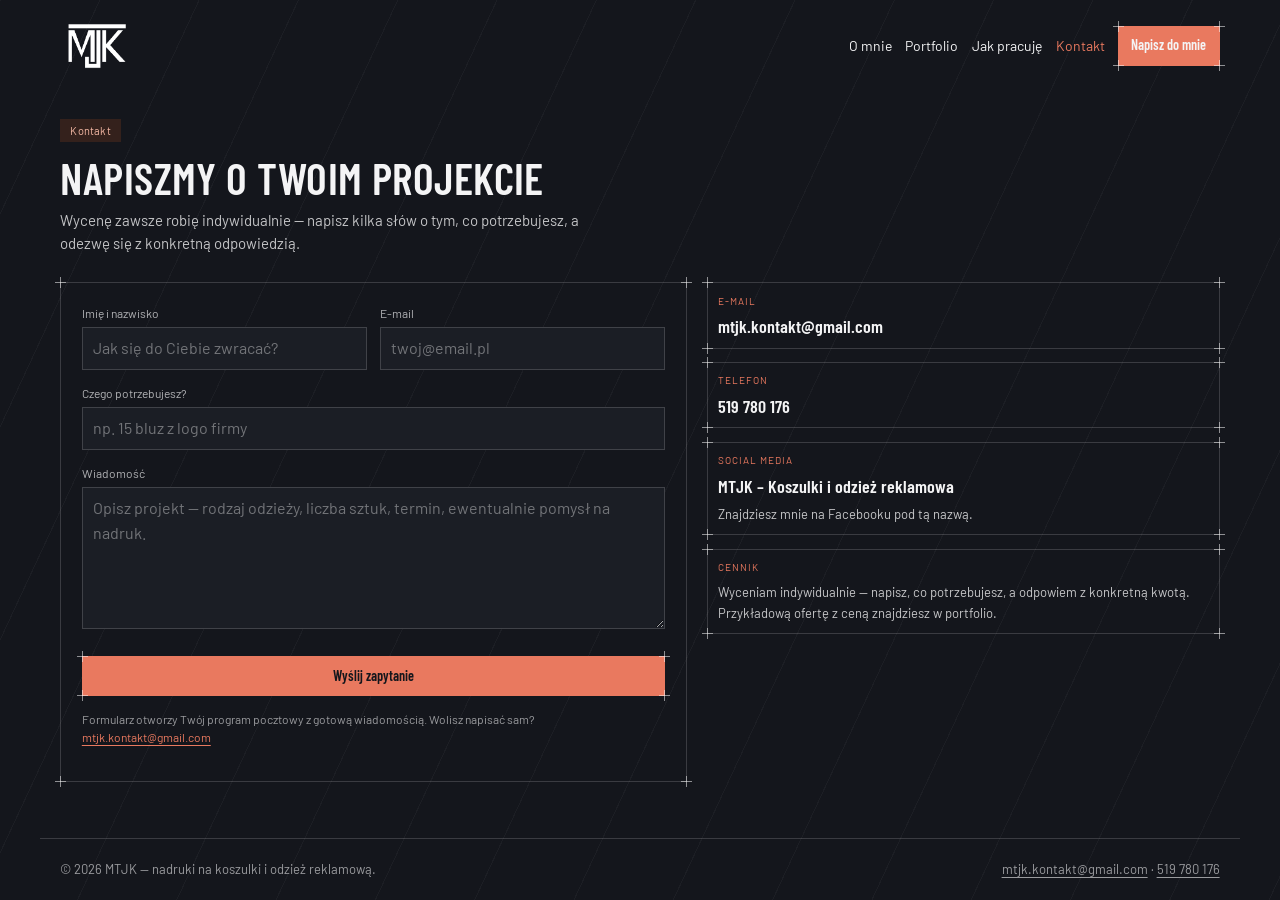
==== kontakt.html @ aa7a3f0a "Strona MTJK - implementacja projektu z Claude Design Statyczna strona (HTML/CSS/JS) przeniesiona z e" ====
<!DOCTYPE html>
<html lang="pl">
<head>
<meta charset="utf-8">
<meta name="viewport" content="width=device-width, initial-scale=1">
<title>Kontakt — zapytaj o wycenę | MTJK</title>
<meta name="description" content="Napisz do MTJK w sprawie nadruków na koszulkach i odzieży reklamowej. E-mail, telefon i formularz — wycena zawsze indywidualna, bez zobowiązań.">
<link rel="canonical" href="https://mtjk.github.io/kontakt.html">

<meta property="og:type" content="website">
<meta property="og:locale" content="pl_PL">
<meta property="og:site_name" content="MTJK">
<meta property="og:title" content="Kontakt — zapytaj o wycenę | MTJK">
<meta property="og:description" content="Napisz kilka słów o tym, czego potrzebujesz — odezwę się z konkretną wyceną.">
<meta property="og:url" content="https://mtjk.github.io/kontakt.html">
<meta property="og:image" content="https://mtjk.github.io/assets/img/og-cover.jpg">
<meta name="twitter:card" content="summary_large_image">

<link rel="icon" href="assets/img/favicon.png" type="image/png">
<link rel="apple-touch-icon" href="assets/img/favicon.png">

<link rel="preconnect" href="https://fonts.googleapis.com">
<link rel="preconnect" href="https://fonts.gstatic.com" crossorigin>
<link rel="stylesheet" href="https://fonts.googleapis.com/css2?family=Barlow:wght@400;500;700&amp;family=Barlow+Condensed:wght@400;600&amp;display=swap">
<link rel="stylesheet" href="assets/css/style.css">
<script>document.documentElement.classList.add('js');</script>
</head>
<body>

<a class="skip-link" href="#main">Przejdź do treści</a>

<header class="site-header">
  <div class="container">
    <nav class="nav" aria-label="Nawigacja główna">
      <a href="index.html" class="nav-brand">
        <img src="assets/img/logo-mjk-white.png" alt="MTJK — strona główna" width="914" height="838">
      </a>
      <button type="button" class="nav-toggle" aria-expanded="false" aria-controls="nav-links" aria-label="Otwórz menu">
        <span></span>
      </button>
      <div class="nav-links" id="nav-links">
        <a href="index.html">O mnie</a>
        <a href="portfolio.html">Portfolio</a>
        <a href="proces.html">Jak pracuję</a>
        <a href="kontakt.html" aria-current="page">Kontakt</a>
        <a class="btn btn-primary blueprint" href="kontakt.html">Napisz do mnie</a>
      </div>
    </nav>
  </div>
</header>

<main id="main">

  <section class="container section">
    <span class="tag tag-accent">Kontakt</span>
    <h1 style="margin-top: var(--space-3); font-size: clamp(30px, 5vw, 44px);">Napiszmy o Twoim projekcie</h1>
    <p class="text-muted" style="margin-top: var(--space-2);">Wycenę zawsze robię indywidualnie — napisz kilka słów o tym, co potrzebujesz, a odezwę się z konkretną odpowiedzią.</p>
  </section>

  <section class="container section" style="padding-top: 0;">
    <div class="grid contact-grid">

      <!-- Formularz. Strona jest statyczna, więc nie ma serwera przyjmującego
           dane — skrypt składa wiadomość i otwiera ją w programie pocztowym.
           Adres, na który idzie wiadomość, siedzi w data-mailto poniżej. -->
      <form class="card form blueprint" id="contact-form" data-mailto="mtjk.kontakt@gmail.com"
            action="mailto:mtjk.kontakt@gmail.com" method="post" enctype="text/plain">
        <div class="form-row">
          <div class="field">
            <label for="k-name">Imię i nazwisko</label>
            <input class="input" id="k-name" name="imie" autocomplete="name" required placeholder="Jak się do Ciebie zwracać?">
          </div>
          <div class="field">
            <label for="k-email">E-mail</label>
            <input class="input" id="k-email" name="email" type="email" autocomplete="email" required placeholder="twoj@email.pl">
          </div>
        </div>
        <div class="field">
          <label for="k-topic">Czego potrzebujesz?</label>
          <input class="input" id="k-topic" name="temat" placeholder="np. 15 bluz z logo firmy">
        </div>
        <div class="field">
          <label for="k-msg">Wiadomość</label>
          <textarea class="input" id="k-msg" name="wiadomosc" rows="5" required placeholder="Opisz projekt — rodzaj odzieży, liczba sztuk, termin, ewentualnie pomysł na nadruk."></textarea>
        </div>
        <button type="submit" class="btn btn-primary btn-block blueprint">Wyślij zapytanie</button>
        <p class="form-note">Formularz otworzy Twój program pocztowy z gotową wiadomością. Wolisz napisać sam? <a href="mailto:mtjk.kontakt@gmail.com">mtjk.kontakt@gmail.com</a></p>
        <p class="form-note" id="form-status" role="status" aria-live="polite"></p>
      </form>

      <div class="contact-list">
        <div class="card blueprint">
          <div class="card-kicker">E-mail</div>
          <div class="card-title" style="font-size: 18px;"><a href="mailto:mtjk.kontakt@gmail.com">mtjk.kontakt@gmail.com</a></div>
        </div>
        <div class="card blueprint">
          <div class="card-kicker">Telefon</div>
          <div class="card-title" style="font-size: 18px;"><a href="tel:+48519780176">519 780 176</a></div>
        </div>
        <div class="card blueprint">
          <div class="card-kicker">Social media</div>
          <div class="card-title" style="font-size: 18px;">MTJK – Koszulki i odzież reklamowa</div>
          <p class="card-body">Znajdziesz mnie na Facebooku pod tą nazwą.</p>
        </div>
        <div class="card blueprint">
          <div class="card-kicker">Cennik</div>
          <p class="card-body">Wyceniam indywidualnie — napisz, co potrzebujesz, a odpowiem z konkretną kwotą. Przykładową ofertę z ceną znajdziesz <a href="portfolio.html#cennik">w portfolio</a>.</p>
        </div>
      </div>

    </div>
  </section>

</main>

<footer class="container site-footer">
  <span>© 2026 MTJK — nadruki na koszulki i odzież reklamową.</span>
  <span><a href="mailto:mtjk.kontakt@gmail.com">mtjk.kontakt@gmail.com</a> · <a href="tel:+48519780176">519 780 176</a></span>
</footer>

<script src="assets/js/site.js" defer></script>
</body>
</html>
---- assets/css/style.css ----
/* ==========================================================================
   MTJK — arkusz stylów strony
   Wygląd przeniesiony 1:1 z projektu w Claude Design (design system "Industry",
   wariant ciemny). Czysty CSS, bez frameworków i bez kroku budowania.
   ========================================================================== */

/* --------------------------------------------------------------------------
   1. Tokeny (kolory, typografia, odstępy)
   -------------------------------------------------------------------------- */
:root {
  /* Paleta ciemna */
  --color-bg: #14161c;
  --color-surface: #1b1e25;
  --color-text: #f4f4f5;
  --color-divider: rgba(255, 255, 255, 0.16);

  --color-accent: #e9795f;
  --color-accent-100: #34211c;
  --color-accent-600: #d5674c;
  --color-accent-700: #b5543d;
  --color-accent-800: #f4b8a4;
  --color-accent-900: #5c2c1e;

  --color-accent-2: #5980a6;
  --color-accent-2-100: #1c2b35;
  --color-accent-2-600: #4a729c;
  --color-accent-2-700: #3a5c80;
  --color-accent-2-800: #9cc4e6;
  --color-accent-2-900: #233a4d;

  --color-neutral-100: #24262c;
  --color-neutral-800: #d8d8da;

  /* Typografia */
  --font-heading: "Barlow Condensed", "Arial Narrow", system-ui, sans-serif;
  --font-heading-weight: 600;
  --font-body: "Barlow", system-ui, -apple-system, "Segoe UI", sans-serif;

  /* Odstępy */
  --space-1: 3.4px;
  --space-2: 6.8px;
  --space-3: 10.2px;
  --space-4: 13.6px;
  --space-6: 20.4px;
  --space-8: 27.2px;

  --radius-md: 4px;

  /* Szerokość treści */
  --content-width: 1200px;

  /* Znacznik narożnika ("blueprint") — krzyżyk 11x11 px */
  --corner-mark: url("data:image/svg+xml,%3Csvg xmlns='http://www.w3.org/2000/svg' width='11' height='11'%3E%3Cpath d='M5.5 0v11M0 5.5h11' stroke='%23f4f4f5' stroke-opacity='.55' stroke-width='1'/%3E%3C/svg%3E");
}

/* --------------------------------------------------------------------------
   2. Reset i podstawy
   -------------------------------------------------------------------------- */
*,
*::before,
*::after {
  box-sizing: border-box;
}

html {
  scroll-behavior: smooth;
}

body {
  margin: 0;
  /* Stopka trzyma się dołu ekranu także na krótkich stronach */
  min-height: 100vh;
  display: flex;
  flex-direction: column;
  font-family: var(--font-body);
  font-size: 15px;
  line-height: 1.55;
  font-weight: 400;
  color: var(--color-text);
  background-color: var(--color-bg);
  /* Ukośne prowadnice w tle — element charakterystyczny projektu */
  background-image: repeating-linear-gradient(
    115deg,
    rgba(255, 255, 255, 0.035) 0px,
    rgba(255, 255, 255, 0.035) 1px,
    transparent 1px,
    transparent 90px
  );
  background-attachment: fixed;
  -webkit-text-size-adjust: 100%;
}

h1, h2, h3, h4, h5, h6 {
  font-family: var(--font-heading);
  font-weight: var(--font-heading-weight);
  line-height: 1.12;
  letter-spacing: -0.015em;
  margin: 0 0 var(--space-2);
  text-transform: uppercase;
}

h1 { font-size: clamp(32px, 6vw, 56px); letter-spacing: 0.01em; }
h2 { font-size: clamp(24px, 4vw, 32px); }
h3 { font-size: 25px; }
h4 { font-size: 20px; }

p { margin: 0 0 var(--space-3); }
p:last-child { margin-bottom: 0; }

a { color: var(--color-accent); text-underline-offset: 3px; }

img {
  display: block;
  max-width: 100%;
}

.lead {
  font-size: 17px;
  max-width: 52ch;
  color: color-mix(in srgb, var(--color-text) 78%, transparent);
}

.text-muted {
  color: color-mix(in srgb, var(--color-text) 78%, transparent);
  max-width: 65ch;
}

:focus { outline: none; }
:focus-visible {
  outline: 2px solid var(--color-accent);
  outline-offset: 2px;
}
::selection { background: color-mix(in srgb, var(--color-accent) 30%, transparent); }

@media (prefers-reduced-motion: reduce) {
  html { scroll-behavior: auto; }
  *, *::before, *::after {
    animation-duration: 0.01ms !important;
    transition-duration: 0.01ms !important;
  }
}

/* Link "przejdź do treści" — widoczny dopiero po tabulacji */
.skip-link {
  position: absolute;
  left: -9999px;
  top: 0;
  z-index: 100;
  padding: var(--space-2) var(--space-4);
  background: var(--color-accent);
  color: var(--color-bg);
  font-family: var(--font-heading);
  text-decoration: none;
}
.skip-link:focus {
  left: var(--space-4);
  top: var(--space-4);
}

/* --------------------------------------------------------------------------
   3. Ramka "blueprint" — znaczniki pasowania w narożnikach
   -------------------------------------------------------------------------- */
.blueprint {
  position: relative;
  border: 1px solid var(--color-divider);
  border-radius: 0;
}
.blueprint::before {
  content: "";
  position: absolute;
  inset: -6px;
  pointer-events: none;
  background-image: var(--corner-mark), var(--corner-mark), var(--corner-mark), var(--corner-mark);
  background-repeat: no-repeat;
  background-position: left top, right top, left bottom, right bottom;
  background-size: 11px 11px;
}

/* --------------------------------------------------------------------------
   4. Układ strony
   -------------------------------------------------------------------------- */
.container {
  width: 100%; /* potrzebne, bo <footer class="container"> jest elementem flexa */
  max-width: var(--content-width);
  margin: 0 auto;
  padding-inline: var(--space-6);
}

.section {
  padding-block: var(--space-8);
}
.section--divided {
  border-top: 1px solid var(--color-divider);
}
.section--hero {
  padding-top: calc(var(--space-8) * 1.4);
}
.section--tight {
  padding-block: var(--space-6);
}
.section--center {
  text-align: center;
}

.stack > * + * { margin-top: var(--space-3); }

.grid {
  display: grid;
  gap: var(--space-6);
}
.grid--2 { grid-template-columns: repeat(2, 1fr); }
.grid--3 { grid-template-columns: repeat(3, 1fr); }
.grid--4 { grid-template-columns: repeat(4, 1fr); gap: var(--space-4); }

/* Nagłówek strony głównej i sekcja kontaktu — kolumny nierówne */
.hero {
  grid-template-columns: 1.1fr 0.9fr;
  gap: var(--space-8);
  align-items: center;
}
.contact-grid {
  grid-template-columns: 1.1fr 0.9fr;
  gap: var(--space-6);
  align-items: start;
}

.split {
  display: flex;
  align-items: center;
  justify-content: space-between;
  gap: var(--space-6);
  flex-wrap: wrap;
}
.split--baseline { align-items: baseline; gap: var(--space-3); }

.actions {
  display: flex;
  gap: var(--space-3);
  flex-wrap: wrap;
  margin-top: var(--space-6);
}

/* --------------------------------------------------------------------------
   5. Nawigacja
   -------------------------------------------------------------------------- */
.site-header {
  position: relative;
  z-index: 20;
  flex: none;
}

main {
  flex: 1 0 auto;
}

.nav {
  display: flex;
  align-items: center;
  gap: var(--space-4);
  padding-block: var(--space-4);
}

.nav-brand {
  margin-right: auto;
  display: inline-flex;
  align-items: center;
  text-decoration: none;
  color: inherit;
}
.nav-brand img {
  height: 64px;
  width: auto;
  object-fit: contain;
}

.nav-links {
  display: flex;
  align-items: center;
  gap: var(--space-4);
}
.nav-links a {
  color: inherit;
  text-decoration: none;
  font-size: 14px;
  white-space: nowrap;
}
.nav-links a:hover,
.nav-links a[aria-current="page"] {
  color: var(--color-accent);
}

/* Przycisk hamburgera — widoczny tylko na wąskich ekranach */
.nav-toggle {
  display: none;
  width: 40px;
  height: 40px;
  padding: 0;
  align-items: center;
  justify-content: center;
  background: transparent;
  border: 1px solid var(--color-divider);
  color: inherit;
  cursor: pointer;
}
.nav-toggle span,
.nav-toggle span::before,
.nav-toggle span::after {
  display: block;
  width: 18px;
  height: 1px;
  background: currentColor;
  content: "";
}
.nav-toggle span { position: relative; }
.nav-toggle span::before { position: absolute; top: -5px; }
.nav-toggle span::after { position: absolute; top: 5px; }

/* --------------------------------------------------------------------------
   6. Przyciski
   -------------------------------------------------------------------------- */
.btn {
  display: inline-flex;
  align-items: center;
  justify-content: center;
  gap: 6px;
  cursor: pointer;
  text-decoration: none;
  font-family: var(--font-heading);
  font-weight: var(--font-heading-weight);
  font-size: 14px;
  line-height: 1.2;
  color: var(--color-text);
  background: transparent;
  border: 1px solid var(--color-divider);
  border-radius: 0;
  padding: var(--space-2) calc(var(--space-3) * 1.2);
  min-height: 40px;
}
.btn:disabled { opacity: 0.45; cursor: not-allowed; }

.btn-primary {
  background: var(--color-accent);
  border-color: var(--color-accent);
  color: var(--color-bg);
}
.btn-primary:hover { background: var(--color-accent-600); border-color: var(--color-accent-600); }
.btn-primary:active { background: var(--color-accent-700); border-color: var(--color-accent-700); }

.btn-secondary:hover { background: color-mix(in srgb, var(--color-text) 7%, transparent); }
.btn-secondary:active { background: color-mix(in srgb, var(--color-text) 14%, transparent); }

.btn-ghost {
  color: var(--color-accent);
  border-color: transparent;
  padding-inline: var(--space-1);
}
.btn-ghost::before { content: none; }
.btn-ghost:hover { background: color-mix(in srgb, var(--color-accent) 10%, transparent); }

.btn-block {
  width: 100%;
  margin-top: var(--space-2);
}

/* --------------------------------------------------------------------------
   7. Karty
   -------------------------------------------------------------------------- */
.card {
  display: flex;
  flex-direction: column;
  gap: var(--space-2);
  padding: var(--space-3);
  border: 1px solid var(--color-divider);
  border-radius: 0;
  background: transparent;
}
.card--flush { padding: 0; }

.card-kicker {
  font-size: 10px;
  letter-spacing: 0.1em;
  text-transform: uppercase;
  color: var(--color-accent);
}
.card-title {
  font-family: var(--font-heading);
  font-weight: var(--font-heading-weight);
  font-size: 17px;
  line-height: 1.2;
}
.card-body {
  margin: 0;
  font-size: 13px;
  opacity: 0.8;
  flex: 1;
}
.card-inner { padding: var(--space-3); }

/* --------------------------------------------------------------------------
   8. Tagi
   -------------------------------------------------------------------------- */
.tag {
  display: inline-flex;
  align-items: center;
  font-size: 11px;
  letter-spacing: 0.02em;
  padding: 3px 10px;
  border-radius: 0;
}
.tag-accent { background: var(--color-accent-100); color: var(--color-accent-800); }
.tag-accent-2 { background: var(--color-accent-2-100); color: var(--color-accent-2-800); }
.tag-outline { border: 1px solid var(--color-accent); color: var(--color-accent); }

/* --------------------------------------------------------------------------
   9. Obrazy w ramkach
   -------------------------------------------------------------------------- */
.frame {
  display: block;
  position: relative;
  border: 1px solid var(--color-divider);
}
.frame--hero { aspect-ratio: 4 / 3; }
.frame--square { aspect-ratio: 1; }

/* Wewnętrzny kontener przycina zdjęcie, żeby znaczniki narożników
   (rysowane poza ramką) nie zostały obcięte. */
.frame-clip {
  position: absolute;
  inset: 0;
  overflow: hidden;
}
.frame-clip img {
  width: 100%;
  height: 100%;
  object-fit: cover;
}
.frame-clip img.is-contained {
  object-fit: contain;
  background: var(--color-neutral-100);
}

/* Miejsce na zdjęcie, którego jeszcze nie ma */
.frame-placeholder {
  position: absolute;
  inset: 0;
  display: grid;
  place-items: center;
  padding: var(--space-4);
  text-align: center;
  font-size: 12px;
  letter-spacing: 0.08em;
  text-transform: uppercase;
  color: color-mix(in srgb, var(--color-text) 45%, transparent);
  background: color-mix(in srgb, var(--color-text) 4%, transparent);
}

/* --------------------------------------------------------------------------
   10. Formularz
   -------------------------------------------------------------------------- */
.form {
  display: grid;
  gap: var(--space-4);
  padding: var(--space-6);
}
.form-row {
  display: grid;
  grid-template-columns: 1fr 1fr;
  gap: var(--space-4);
}

.field > label {
  display: block;
  font-size: 12px;
  margin-bottom: 5px;
  color: color-mix(in srgb, var(--color-text) 70%, transparent);
}
.input {
  width: 100%;
  min-height: 40px;
  padding: 8px 10px;
  font: inherit;
  font-size: 16px; /* 16px zapobiega automatycznemu przybliżaniu na iPhonie */
  color: var(--color-text);
  caret-color: var(--color-accent);
  background: var(--color-surface);
  border: 1px solid var(--color-divider);
  border-radius: 0;
}
.input::placeholder { color: color-mix(in srgb, var(--color-text) 40%, transparent); }
.input:hover { border-color: color-mix(in srgb, var(--color-text) 45%, transparent); }
.input:focus-visible { border-color: var(--color-accent); outline-offset: 0; }
textarea.input { min-height: 110px; resize: vertical; }

.form-note {
  font-size: 12px;
  color: color-mix(in srgb, var(--color-text) 60%, transparent);
  margin: 0;
}

/* --------------------------------------------------------------------------
   11. Tabela rozmiarów
   -------------------------------------------------------------------------- */
.table-wrap { overflow-x: auto; }
.table {
  width: 100%;
  border-collapse: collapse;
  font-size: 14px;
}
.table th {
  text-align: left;
  font-size: 11px;
  letter-spacing: 0.08em;
  text-transform: uppercase;
  color: color-mix(in srgb, var(--color-text) 60%, transparent);
  padding: var(--space-2);
  border-bottom: 1px solid var(--color-divider);
  white-space: nowrap;
}
.table td {
  padding: var(--space-2);
  border-bottom: 1px solid color-mix(in srgb, var(--color-text) 8%, transparent);
  white-space: nowrap;
}

.price {
  font-family: var(--font-heading);
  font-weight: var(--font-heading-weight);
  font-size: 28px;
  color: var(--color-accent);
}

/* --------------------------------------------------------------------------
   12. Kontakt — lista danych
   -------------------------------------------------------------------------- */
.contact-list {
  display: grid;
  gap: var(--space-4);
  align-content: start;
}
.contact-list a {
  color: inherit;
  text-decoration: none;
}
.contact-list a:hover { color: var(--color-accent); }

/* --------------------------------------------------------------------------
   13. Stopka
   -------------------------------------------------------------------------- */
.site-footer {
  border-top: 1px solid var(--color-divider);
  padding-block: var(--space-6);
  font-size: 13px;
  color: color-mix(in srgb, var(--color-text) 60%, transparent);
  display: flex;
  flex-wrap: wrap;
  gap: var(--space-3) var(--space-6);
  justify-content: space-between;
}
.site-footer a { color: inherit; }

/* --------------------------------------------------------------------------
   14. Responsywność
   -------------------------------------------------------------------------- */
@media (max-width: 900px) {
  .grid--3 { grid-template-columns: repeat(2, 1fr); }
  .grid--4 { grid-template-columns: repeat(2, 1fr); }
  .hero,
  .contact-grid { grid-template-columns: 1fr; }
}

@media (max-width: 760px) {
  /* Nawigacja zwija się pod przycisk hamburgera. Bez JavaScriptu menu
     pozostaje rozwinięte — strona działa dalej, tylko bez zwijania. */
  .js .nav-toggle { display: inline-flex; }

  .js .nav-links {
    display: none;
    position: absolute;
    top: 100%;
    left: var(--space-6);
    right: var(--space-6);
    flex-direction: column;
    align-items: stretch;
    gap: 0;
    padding: var(--space-2);
    background: var(--color-surface);
    border: 1px solid var(--color-divider);
  }
  .js .nav-links[data-open="true"] { display: flex; }
  .js .nav-links a {
    padding: var(--space-3);
    border-bottom: 1px solid var(--color-divider);
  }
  .js .nav-links a:last-child { border-bottom: 0; }
  .js .nav-links .btn { margin-top: var(--space-2); }

  .nav-brand img { height: 48px; }
}

@media (max-width: 620px) {
  .grid--2,
  .grid--3,
  .grid--4 { grid-template-columns: 1fr; }
  .form-row { grid-template-columns: 1fr; }
  .form { padding: var(--space-4); }
  .contact-grid { grid-template-columns: 1fr; }
  .actions .btn { width: 100%; }
  .section { padding-block: var(--space-6); }
}

/* --------------------------------------------------------------------------
   15. Wydruk
   -------------------------------------------------------------------------- */
@media print {
  body { background: #fff; color: #000; }
  .site-header, .actions, .btn { display: none; }
}
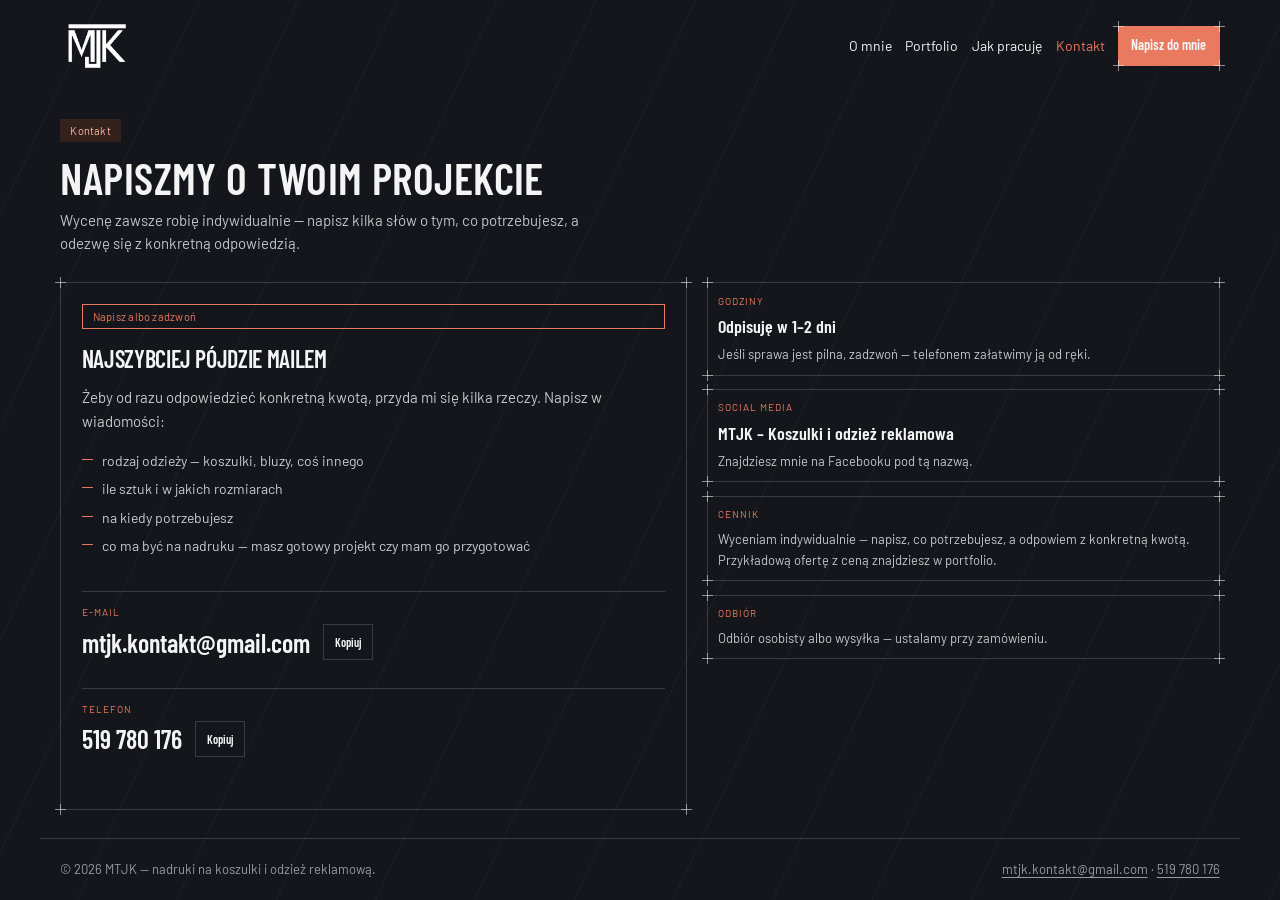
==== commit c7aee17f: "Kontakt bez formularza - dane wprost zamiast Outlooka Formularz na hostingu statycznym musial otwier" ====
--- a/kontakt.html
+++ b/kontakt.html
@@ -4,16 +4,16 @@
 <meta charset="utf-8">
 <meta name="viewport" content="width=device-width, initial-scale=1">
 <title>Kontakt — zapytaj o wycenę | MTJK</title>
-<meta name="description" content="Napisz do MTJK w sprawie nadruków na koszulkach i odzieży reklamowej. E-mail, telefon i formularz — wycena zawsze indywidualna, bez zobowiązań.">
-<link rel="canonical" href="https://mtjk.github.io/kontakt.html">
+<meta name="description" content="Napisz lub zadzwoń do MTJK w sprawie nadruków na koszulkach i odzieży reklamowej. Wycena zawsze indywidualna, bez zobowiązań. Odpowiadam w 1–2 dni.">
+<link rel="canonical" href="https://mtjkkontakt.github.io/kontakt.html">
 
 <meta property="og:type" content="website">
 <meta property="og:locale" content="pl_PL">
 <meta property="og:site_name" content="MTJK">
 <meta property="og:title" content="Kontakt — zapytaj o wycenę | MTJK">
 <meta property="og:description" content="Napisz kilka słów o tym, czego potrzebujesz — odezwę się z konkretną wyceną.">
-<meta property="og:url" content="https://mtjk.github.io/kontakt.html">
-<meta property="og:image" content="https://mtjk.github.io/assets/img/og-cover.jpg">
+<meta property="og:url" content="https://mtjkkontakt.github.io/kontakt.html">
+<meta property="og:image" content="https://mtjkkontakt.github.io/assets/img/og-cover.jpg">
 <meta name="twitter:card" content="summary_large_image">
 
 <link rel="icon" href="assets/img/favicon.png" type="image/png">
@@ -60,51 +60,62 @@
   <section class="container section" style="padding-top: 0;">
     <div class="grid contact-grid">
 
-      <!-- Formularz. Strona jest statyczna, więc nie ma serwera przyjmującego
-           dane — skrypt składa wiadomość i otwiera ją w programie pocztowym.
-           Adres, na który idzie wiadomość, siedzi w data-mailto poniżej. -->
-      <form class="card form blueprint" id="contact-form" data-mailto="mtjk.kontakt@gmail.com"
-            action="mailto:mtjk.kontakt@gmail.com" method="post" enctype="text/plain">
-        <div class="form-row">
-          <div class="field">
-            <label for="k-name">Imię i nazwisko</label>
-            <input class="input" id="k-name" name="imie" autocomplete="name" required placeholder="Jak się do Ciebie zwracać?">
-          </div>
-          <div class="field">
-            <label for="k-email">E-mail</label>
-            <input class="input" id="k-email" name="email" type="email" autocomplete="email" required placeholder="twoj@email.pl">
+      <!-- Bez formularza — świadoma decyzja. Strona statyczna nie ma serwera,
+           który przyjąłby zgłoszenie, a formularz przez pośrednika oznaczałby
+           przekazywanie danych klientów firmie trzeciej. Zamiast tego wprost:
+           adres i telefon, duże i klikalne, plus przycisk kopiowania adresu
+           dla tych, którzy nie chcą otwierać programu pocztowego. -->
+      <div class="card blueprint" style="padding: var(--space-6);">
+        <span class="tag tag-outline">Napisz albo zadzwoń</span>
+        <h2 style="margin-top: var(--space-3); font-size: 24px;">Najszybciej pójdzie mailem</h2>
+        <p class="card-body" style="font-size: 15px;">Żeby od razu odpowiedzieć konkretną kwotą, przyda mi się kilka rzeczy. Napisz w wiadomości:</p>
+
+        <ul class="checklist">
+          <li>rodzaj odzieży — koszulki, bluzy, coś innego</li>
+          <li>ile sztuk i w jakich rozmiarach</li>
+          <li>na kiedy potrzebujesz</li>
+          <li>co ma być na nadruku — masz gotowy projekt czy mam go przygotować</li>
+        </ul>
+
+        <div class="contact-big">
+          <div class="card-kicker">E-mail</div>
+          <div class="contact-row">
+            <a class="contact-value" href="mailto:mtjk.kontakt@gmail.com?subject=Zapytanie%20ze%20strony%20MTJK">mtjk.kontakt@gmail.com</a>
+            <button type="button" class="btn btn-secondary btn-copy" data-copy="mtjk.kontakt@gmail.com" hidden>Kopiuj</button>
           </div>
         </div>
-        <div class="field">
-          <label for="k-topic">Czego potrzebujesz?</label>
-          <input class="input" id="k-topic" name="temat" placeholder="np. 15 bluz z logo firmy">
+
+        <div class="contact-big">
+          <div class="card-kicker">Telefon</div>
+          <div class="contact-row">
+            <a class="contact-value" href="tel:+48519780176">519 780 176</a>
+            <button type="button" class="btn btn-secondary btn-copy" data-copy="519780176" hidden>Kopiuj</button>
+          </div>
         </div>
-        <div class="field">
-          <label for="k-msg">Wiadomość</label>
-          <textarea class="input" id="k-msg" name="wiadomosc" rows="5" required placeholder="Opisz projekt — rodzaj odzieży, liczba sztuk, termin, ewentualnie pomysł na nadruk."></textarea>
-        </div>
-        <button type="submit" class="btn btn-primary btn-block blueprint">Wyślij zapytanie</button>
-        <p class="form-note">Formularz otworzy Twój program pocztowy z gotową wiadomością. Wolisz napisać sam? <a href="mailto:mtjk.kontakt@gmail.com">mtjk.kontakt@gmail.com</a></p>
-        <p class="form-note" id="form-status" role="status" aria-live="polite"></p>
-      </form>
+
+        <p class="contact-note" id="copy-status" role="status" aria-live="polite"></p>
+      </div>
 
       <div class="contact-list">
         <div class="card blueprint">
-          <div class="card-kicker">E-mail</div>
-          <div class="card-title" style="font-size: 18px;"><a href="mailto:mtjk.kontakt@gmail.com">mtjk.kontakt@gmail.com</a></div>
-        </div>
-        <div class="card blueprint">
-          <div class="card-kicker">Telefon</div>
-          <div class="card-title" style="font-size: 18px;"><a href="tel:+48519780176">519 780 176</a></div>
+          <div class="card-kicker">Godziny</div>
+          <div class="card-title" style="font-size: 18px;">Odpisuję w 1–2 dni</div>
+          <p class="card-body">Jeśli sprawa jest pilna, zadzwoń — telefonem załatwimy ją od ręki.</p>
         </div>
         <div class="card blueprint">
           <div class="card-kicker">Social media</div>
+          <!-- Gdy będziesz mieć adres profilu, zamień poniższą linię na:
+               <div class="card-title" style="font-size: 18px;"><a href="TU-WKLEJ-ADRES">MTJK – Koszulki i odzież reklamowa</a></div> -->
           <div class="card-title" style="font-size: 18px;">MTJK – Koszulki i odzież reklamowa</div>
           <p class="card-body">Znajdziesz mnie na Facebooku pod tą nazwą.</p>
         </div>
         <div class="card blueprint">
           <div class="card-kicker">Cennik</div>
           <p class="card-body">Wyceniam indywidualnie — napisz, co potrzebujesz, a odpowiem z konkretną kwotą. Przykładową ofertę z ceną znajdziesz <a href="portfolio.html#cennik">w portfolio</a>.</p>
+        </div>
+        <div class="card blueprint">
+          <div class="card-kicker">Odbiór</div>
+          <p class="card-body">Odbiór osobisty albo wysyłka — ustalamy przy zamówieniu.</p>
         </div>
       </div>
 
--- a/assets/css/style.css
+++ b/assets/css/style.css
@@ -455,46 +455,66 @@
 }
 
 /* --------------------------------------------------------------------------
-   10. Formularz
-   -------------------------------------------------------------------------- */
-.form {
-  display: grid;
+   10. Blok kontaktowy (zastąpił formularz)
+   -------------------------------------------------------------------------- */
+.checklist {
+  margin: var(--space-3) 0 0;
+  padding: 0;
+  list-style: none;
+  font-size: 14px;
+  color: color-mix(in srgb, var(--color-text) 82%, transparent);
+}
+.checklist li {
+  position: relative;
+  padding-left: var(--space-6);
+  margin-bottom: var(--space-2);
+}
+/* Znacznik listy w duchu rysunku technicznego: krótka kreska, nie kropka */
+.checklist li::before {
+  content: "";
+  position: absolute;
+  left: 0;
+  top: 0.65em;
+  width: 11px;
+  height: 1px;
+  background: var(--color-accent);
+}
+
+.contact-big {
+  margin-top: var(--space-6);
+  padding-top: var(--space-4);
+  border-top: 1px solid var(--color-divider);
+}
+.contact-row {
+  display: flex;
+  align-items: center;
   gap: var(--space-4);
-  padding: var(--space-6);
-}
-.form-row {
-  display: grid;
-  grid-template-columns: 1fr 1fr;
-  gap: var(--space-4);
-}
-
-.field > label {
-  display: block;
+  flex-wrap: wrap;
+  margin-top: var(--space-1);
+}
+.contact-value {
+  font-family: var(--font-heading);
+  font-weight: var(--font-heading-weight);
+  font-size: clamp(20px, 3.5vw, 26px);
+  line-height: 1.2;
+  color: var(--color-text);
+  text-decoration: none;
+  word-break: break-word;
+}
+.contact-value:hover { color: var(--color-accent); }
+
+.btn-copy {
   font-size: 12px;
-  margin-bottom: 5px;
-  color: color-mix(in srgb, var(--color-text) 70%, transparent);
-}
-.input {
-  width: 100%;
-  min-height: 40px;
-  padding: 8px 10px;
-  font: inherit;
-  font-size: 16px; /* 16px zapobiega automatycznemu przybliżaniu na iPhonie */
-  color: var(--color-text);
-  caret-color: var(--color-accent);
-  background: var(--color-surface);
-  border: 1px solid var(--color-divider);
-  border-radius: 0;
-}
-.input::placeholder { color: color-mix(in srgb, var(--color-text) 40%, transparent); }
-.input:hover { border-color: color-mix(in srgb, var(--color-text) 45%, transparent); }
-.input:focus-visible { border-color: var(--color-accent); outline-offset: 0; }
-textarea.input { min-height: 110px; resize: vertical; }
-
-.form-note {
+  min-height: 36px;
+  padding: var(--space-1) var(--space-3);
+  flex: none;
+}
+
+.contact-note {
   font-size: 12px;
   color: color-mix(in srgb, var(--color-text) 60%, transparent);
-  margin: 0;
+  margin: var(--space-3) 0 0;
+  min-height: 1.2em; /* rezerwuje miejsce, żeby komunikat nie przesuwał treści */
 }
 
 /* --------------------------------------------------------------------------
@@ -601,11 +621,11 @@
   .grid--2,
   .grid--3,
   .grid--4 { grid-template-columns: 1fr; }
-  .form-row { grid-template-columns: 1fr; }
-  .form { padding: var(--space-4); }
   .contact-grid { grid-template-columns: 1fr; }
   .actions .btn { width: 100%; }
   .section { padding-block: var(--space-6); }
+  /* Palec potrzebuje większego celu niż kursor myszy */
+  .btn-copy { min-height: 44px; padding-inline: var(--space-4); }
 }
 
 /* --------------------------------------------------------------------------
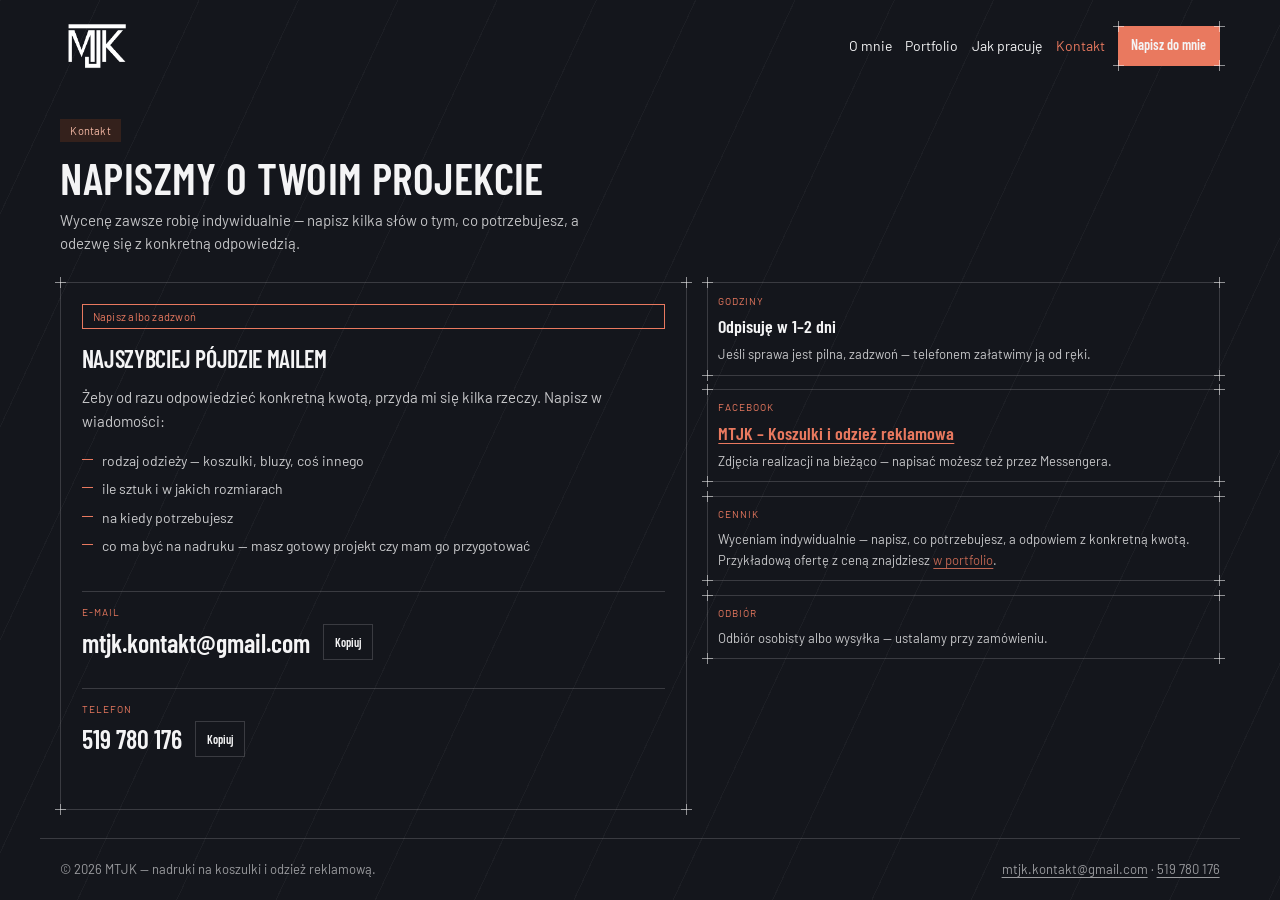
==== commit 25491611: "Link do profilu na Facebooku + widoczne odnosniki w kartach Karta social media dostala prawdziwy adr" ====
--- a/kontakt.html
+++ b/kontakt.html
@@ -103,11 +103,11 @@
           <p class="card-body">Jeśli sprawa jest pilna, zadzwoń — telefonem załatwimy ją od ręki.</p>
         </div>
         <div class="card blueprint">
-          <div class="card-kicker">Social media</div>
-          <!-- Gdy będziesz mieć adres profilu, zamień poniższą linię na:
-               <div class="card-title" style="font-size: 18px;"><a href="TU-WKLEJ-ADRES">MTJK – Koszulki i odzież reklamowa</a></div> -->
-          <div class="card-title" style="font-size: 18px;">MTJK – Koszulki i odzież reklamowa</div>
-          <p class="card-body">Znajdziesz mnie na Facebooku pod tą nazwą.</p>
+          <div class="card-kicker">Facebook</div>
+          <div class="card-title" style="font-size: 18px;">
+            <a href="https://www.facebook.com/profile.php?id=61592794582311" target="_blank" rel="noopener">MTJK – Koszulki i odzież reklamowa</a>
+          </div>
+          <p class="card-body">Zdjęcia realizacji na bieżąco — napisać możesz też przez Messengera.</p>
         </div>
         <div class="card blueprint">
           <div class="card-kicker">Cennik</div>
--- a/assets/css/style.css
+++ b/assets/css/style.css
@@ -557,11 +557,16 @@
   gap: var(--space-4);
   align-content: start;
 }
+/* Odnośniki w kartach muszą być rozpoznawalne jako odnośniki także bez
+   najechania myszą — na telefonie najechania nie ma. Stąd kolor akcentu
+   i podkreślenie od razu, a nie dopiero na hover. */
 .contact-list a {
-  color: inherit;
-  text-decoration: none;
-}
-.contact-list a:hover { color: var(--color-accent); }
+  color: var(--color-accent);
+  text-decoration: underline;
+  text-decoration-thickness: 1px;
+  text-underline-offset: 3px;
+}
+.contact-list a:hover { color: var(--color-accent-800); }
 
 /* --------------------------------------------------------------------------
    13. Stopka
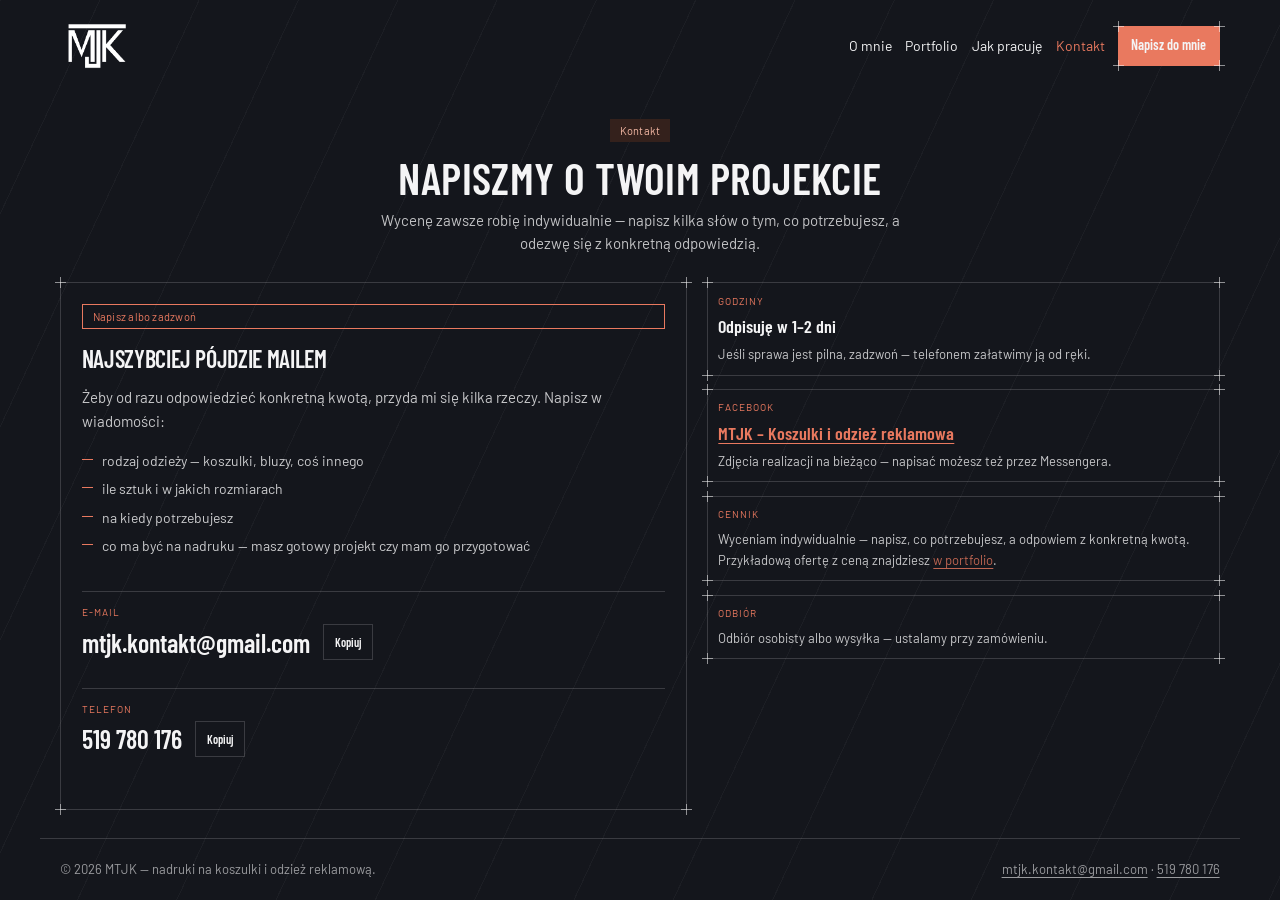
==== commit 1b05cc26: "Wysrodkowane naglowki sekcji na wszystkich podstronach Etykieta, tytul i akapit wprowadzajacy ida te" ====
--- a/kontakt.html
+++ b/kontakt.html
@@ -52,9 +52,11 @@
 <main id="main">
 
   <section class="container section">
-    <span class="tag tag-accent">Kontakt</span>
-    <h1 style="margin-top: var(--space-3); font-size: clamp(30px, 5vw, 44px);">Napiszmy o Twoim projekcie</h1>
-    <p class="text-muted" style="margin-top: var(--space-2);">Wycenę zawsze robię indywidualnie — napisz kilka słów o tym, co potrzebujesz, a odezwę się z konkretną odpowiedzią.</p>
+    <div class="section-head">
+      <span class="tag tag-accent">Kontakt</span>
+      <h1 style="margin-top: var(--space-3); font-size: clamp(30px, 5vw, 44px);">Napiszmy o Twoim projekcie</h1>
+      <p class="text-muted" style="margin-top: var(--space-2);">Wycenę zawsze robię indywidualnie — napisz kilka słów o tym, co potrzebujesz, a odezwę się z konkretną odpowiedzią.</p>
+    </div>
   </section>
 
   <section class="container section" style="padding-top: 0;">
--- a/assets/css/style.css
+++ b/assets/css/style.css
@@ -198,9 +198,6 @@
 .section--tight {
   padding-block: var(--space-6);
 }
-.section--center {
-  text-align: center;
-}
 
 .stack > * + * { margin-top: var(--space-3); }
 
@@ -224,14 +221,19 @@
   align-items: start;
 }
 
-.split {
-  display: flex;
-  align-items: center;
-  justify-content: space-between;
-  gap: var(--space-6);
-  flex-wrap: wrap;
-}
-.split--baseline { align-items: baseline; gap: var(--space-3); }
+/* Nagłówek sekcji: etykieta, tytuł i akapit wprowadzający — wyśrodkowane.
+   Używane na każdej podstronie, żeby wszystkie sekcje trzymały ten sam rytm.
+   Akapity dostają margines auto, bo mają własne ograniczenie szerokości
+   (max-width w ch) i bez tego przykleiłyby się do lewej krawędzi. */
+.section-head {
+  text-align: center;
+}
+.section-head > p,
+.section-head .lead,
+.section-head .text-muted {
+  margin-left: auto;
+  margin-right: auto;
+}
 
 .actions {
   display: flex;
@@ -395,6 +397,67 @@
   flex: 1;
 }
 .card-inner { padding: var(--space-3); }
+
+/* --------------------------------------------------------------------------
+   7b. Oś czasu ("Jak pracuję") — kroki jeden pod drugim
+   -------------------------------------------------------------------------- */
+.timeline {
+  list-style: none;
+  margin: 0;
+  padding: 0;
+}
+
+.timeline-step {
+  position: relative;
+  display: grid;
+  grid-template-columns: 60px 1fr;
+  gap: var(--space-6);
+  padding-bottom: var(--space-8);
+}
+.timeline-step:last-child { padding-bottom: 0; }
+
+/* Pionowa kreska łącząca numery. Biegnie od dołu znacznika do następnego
+   kroku; przy ostatnim kroku znika sama. */
+.timeline-step::before {
+  content: "";
+  position: absolute;
+  left: 30px;
+  top: 60px;
+  bottom: 0;
+  width: 1px;
+  background: var(--color-divider);
+}
+.timeline-step:last-child::before { content: none; }
+
+.timeline-marker {
+  position: relative;
+  z-index: 1;
+  width: 60px;
+  height: 60px;
+  display: grid;
+  place-items: center;
+  font-family: var(--font-heading);
+  font-weight: var(--font-heading-weight);
+  font-size: 22px;
+  letter-spacing: 0.02em;
+  color: var(--color-accent);
+  border: 1px solid var(--color-accent);
+  /* Tło zasłania kreskę pod numerem, żeby nie przechodziła przez cyfry */
+  background: var(--color-bg);
+}
+
+/* Kroki są tu główną treścią strony, więc czytają się większą czcionką
+   niż zwykłe karty w siatkach. */
+.timeline-card {
+  padding: var(--space-6);
+  gap: var(--space-3);
+}
+.timeline-card .card-title { font-size: 22px; }
+.timeline-card .card-body {
+  font-size: 15px;
+  opacity: 0.85;
+  max-width: 70ch;
+}
 
 /* --------------------------------------------------------------------------
    8. Tagi
@@ -631,6 +694,16 @@
   .section { padding-block: var(--space-6); }
   /* Palec potrzebuje większego celu niż kursor myszy */
   .btn-copy { min-height: 44px; padding-inline: var(--space-4); }
+
+  /* Oś czasu: węższy znacznik, żeby na treść zostało więcej miejsca */
+  .timeline-step {
+    grid-template-columns: 46px 1fr;
+    gap: var(--space-4);
+  }
+  .timeline-step::before { left: 23px; top: 46px; }
+  .timeline-marker { width: 46px; height: 46px; font-size: 18px; }
+  .timeline-card { padding: var(--space-4); }
+  .timeline-card .card-title { font-size: 19px; }
 }
 
 /* --------------------------------------------------------------------------
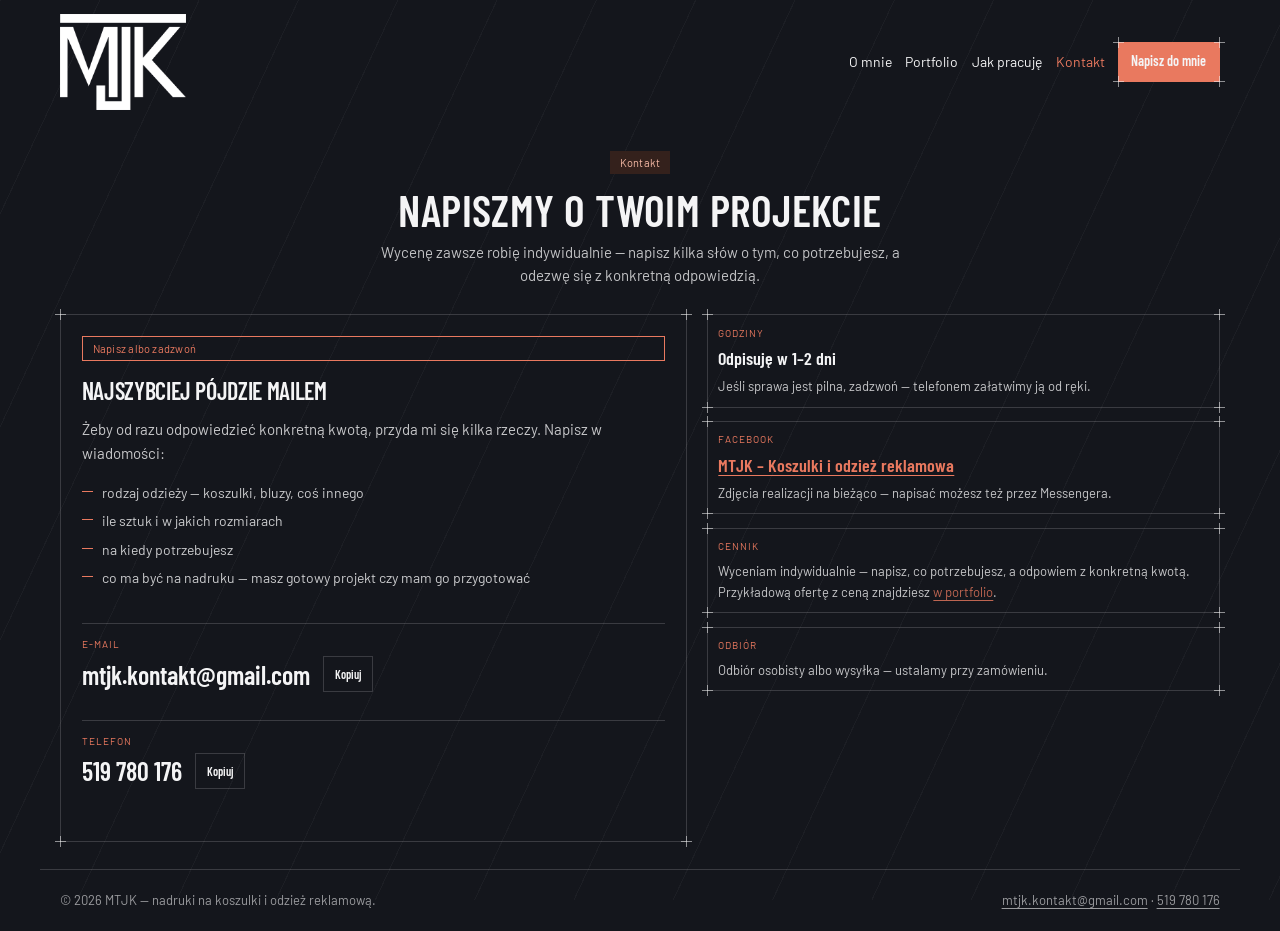
==== commit d59a4b69: "Wieksze logo w naglowku i wieksze karty na stronie glownej Logo: plik mial 32% wysokosci zmarnowane " ====
--- a/kontakt.html
+++ b/kontakt.html
@@ -33,7 +33,7 @@
   <div class="container">
     <nav class="nav" aria-label="Nawigacja główna">
       <a href="index.html" class="nav-brand">
-        <img src="assets/img/logo-mjk-white.png" alt="MTJK — strona główna" width="914" height="838">
+        <img src="assets/img/logo-mjk-white.png" alt="MTJK — strona główna" width="744" height="569">
       </a>
       <button type="button" class="nav-toggle" aria-expanded="false" aria-controls="nav-links" aria-label="Otwórz menu">
         <span></span>
--- a/assets/css/style.css
+++ b/assets/css/style.css
@@ -269,8 +269,10 @@
   text-decoration: none;
   color: inherit;
 }
+/* Plik logo jest przycięty do samego znaku (bez przezroczystego marginesu),
+   więc wysokość poniżej to dokładnie wysokość widocznego znaku. */
 .nav-brand img {
-  height: 64px;
+  height: 96px;
   width: auto;
   object-fit: contain;
 }
@@ -397,6 +399,17 @@
   flex: 1;
 }
 .card-inner { padding: var(--space-3); }
+
+/* Karta w wersji powiększonej — dla kart, które są samodzielną treścią
+   sekcji, a nie drobnym dodatkiem obok czegoś większego. Ta sama skala
+   co kroki na osi czasu, żeby strona trzymała jeden rytm. */
+.card--lg {
+  padding: var(--space-6);
+  gap: var(--space-3);
+}
+.card--lg .card-kicker { font-size: 11px; }
+.card--lg .card-title { font-size: 22px; }
+.card--lg .card-body { font-size: 15px; opacity: 0.85; }
 
 /* --------------------------------------------------------------------------
    7b. Oś czasu ("Jak pracuję") — kroki jeden pod drugim
@@ -682,7 +695,7 @@
   .js .nav-links a:last-child { border-bottom: 0; }
   .js .nav-links .btn { margin-top: var(--space-2); }
 
-  .nav-brand img { height: 48px; }
+  .nav-brand img { height: 68px; }
 }
 
 @media (max-width: 620px) {
